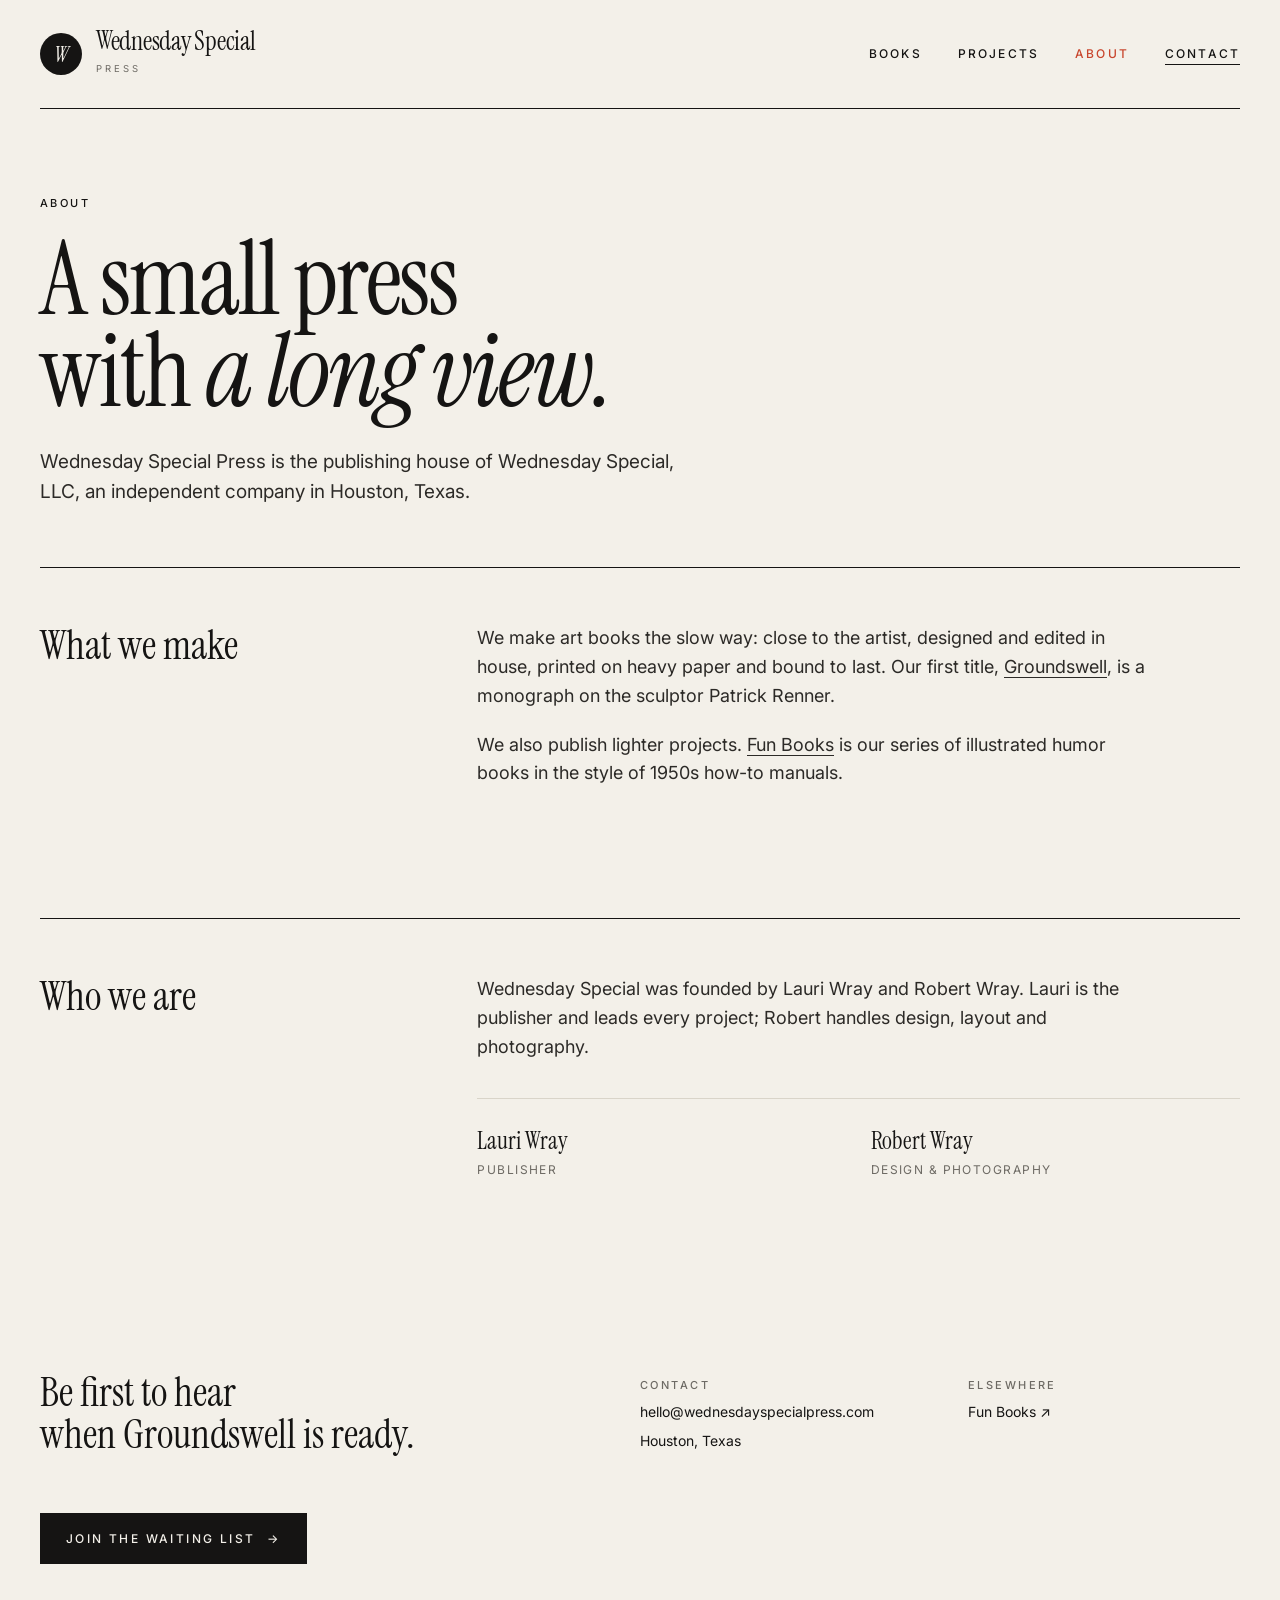
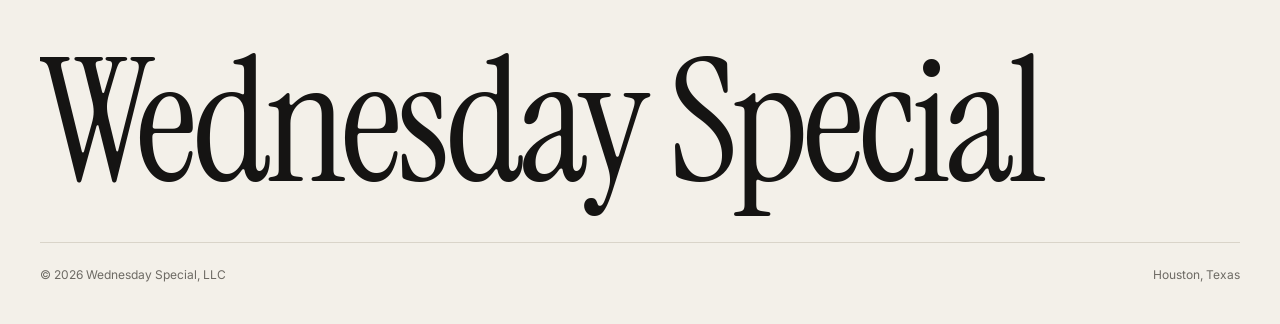
==== about/index.html @ 2ee408d5 "Add Wednesday Special Press website Home, Groundswell book page, About, Contact and 404 pages in a g" ====
<!doctype html><html lang="en"><head><meta charset="utf-8"><meta name="viewport" content="width=device-width,initial-scale=1">
<title>About · Wednesday Special Press</title><meta name="description" content="About Wednesday Special Press, an independent art book publisher in Houston, Texas.">
<meta property="og:title" content="About · Wednesday Special Press"><meta property="og:description" content="About Wednesday Special Press, an independent art book publisher in Houston, Texas.">
<link rel="icon" href="../assets/favicon.svg"><link rel="preconnect" href="https://fonts.googleapis.com"><link rel="preconnect" href="https://fonts.gstatic.com" crossorigin><link href="https://fonts.googleapis.com/css2?family=Instrument+Serif:ital@0;1&family=Inter:wght@300;400;500;600&display=swap" rel="stylesheet"><link rel="stylesheet" href="../assets/style.css"></head><body>
<div class="wrap"><nav><a class="logo" href="../"><span class="mark">W</span><span><b>Wednesday Special</b><small>Press</small></span></a><ul><li><a href="../groundswell/">Books</a></li><li><a href="../index.html#projects">Projects</a></li><li><a href="../about/" class=on>About</a></li><li><a href="../contact/">Contact</a></li></ul><button class="burger" onclick="document.getElementById('mm').classList.add('open')">Menu</button></nav></div>
<div class="mobile-menu" id="mm"><div class="top"><a class="logo" href="../"><span class="mark">W</span><span><b>Wednesday Special</b><small>Press</small></span></a><button class="burger" onclick="document.getElementById('mm').classList.remove('open')">Close</button></div><ul><li><a href="../groundswell/">Books</a></li><li><a href="../index.html#projects">Projects</a></li><li><a href="../about/">About</a></li><li><a href="../contact/">Contact</a></li><li><a href="../">Home</a></li></ul></div>
<div class="wrap"><section class="page-hero"><span class="eyebrow">About</span><h1>A small press<br>with <i>a long view.</i></h1>
<p>Wednesday Special Press is the publishing house of Wednesday Special, LLC, an independent company in Houston, Texas.</p></section>
<section class="prose"><h3>What we make</h3><div><p>We make art books the slow way: close to the artist, designed and edited in house, printed on heavy paper and bound to last. Our first title, <a href="../groundswell/" style="border-bottom:1px solid">Groundswell</a>, is a monograph on the sculptor Patrick Renner.</p>
<p>We also publish lighter projects. <a href="https://funbookshop.com" style="border-bottom:1px solid">Fun Books</a> is our series of illustrated humor books in the style of 1950s how-to manuals.</p></div></section>
<section class="prose"><h3>Who we are</h3><div><p>Wednesday Special was founded by Lauri Wray and Robert Wray. Lauri is the publisher and leads every project; Robert handles design, layout and photography.</p><div class="people" style="border-color:var(--line)"><div><b>Lauri Wray</b><span style="color:var(--mute)">Publisher</span></div><div><b>Robert Wray</b><span style="color:var(--mute)">Design &amp; Photography</span></div></div></div></section></div>
<div class="wrap"><footer><div class="fgrid"><div><h6>Be first to hear<br>when Groundswell is ready.</h6><a class="btn" href="mailto:hello@wednesdayspecialpress.com?subject=Groundswell%20waiting%20list">Join the waiting list <span>→</span></a></div>
<div><span class="eyebrow" style="color:var(--mute)">Contact</span><ul><li><a href="mailto:hello@wednesdayspecialpress.com">hello@wednesdayspecialpress.com</a></li><li>Houston, Texas</li></ul></div>
<div><span class="eyebrow" style="color:var(--mute)">Elsewhere</span><ul><li><a href="https://funbookshop.com">Fun Books ↗</a></li></ul></div></div>
<div class="giant">Wednesday Special</div>
<div class="base"><span>© 2026 Wednesday Special, LLC</span><span>Houston, Texas</span></div></footer></div>
</body></html>
---- assets/style.css ----
:root{--paper:#F3F0E9;--ink:#151413;--mute:#6D6A64;--line:#D9D4C9;--accent:#C8452C}
*{box-sizing:border-box;margin:0;padding:0}
body{background:var(--paper);color:var(--ink);font:400 16px/1.6 Inter,system-ui,sans-serif;-webkit-font-smoothing:antialiased}
a{color:inherit;text-decoration:none}
.wrap{max-width:1320px;margin:0 auto;padding:0 40px}
.serif{font-family:"Instrument Serif",Georgia,serif;font-weight:400}
.eyebrow{font-size:11px;letter-spacing:.22em;text-transform:uppercase;font-weight:500}
nav{display:flex;justify-content:space-between;align-items:center;padding:28px 0;border-bottom:1px solid var(--ink)}
.logo{display:flex;align-items:center;gap:14px}
.mark{width:42px;height:42px;border-radius:50%;background:var(--ink);color:var(--paper);display:grid;place-items:center;font:italic 22px "Instrument Serif"}
.logo b{font:400 26px/1 "Instrument Serif";letter-spacing:-.01em;display:block}
.logo small{font-size:9.5px;letter-spacing:.32em;text-transform:uppercase;color:var(--mute)}
nav ul{display:flex;gap:36px;list-style:none;font-size:12px;letter-spacing:.18em;text-transform:uppercase;font-weight:500}
nav ul li:last-child a{border-bottom:1px solid var(--ink);padding-bottom:3px}
.burger{display:none;font-size:12px;letter-spacing:.18em;text-transform:uppercase;font-weight:500}
.hero{display:grid;grid-template-columns:5fr 7fr;gap:56px;padding:64px 0 88px;align-items:end}
.hero h1{font-size:clamp(64px,9vw,148px);line-height:.88;letter-spacing:-.02em;margin:22px 0 28px}
.hero h1 i{color:var(--accent)}
.hero p.lede{font-size:19px;line-height:1.55;max-width:430px;color:#2c2a27}
.meta{display:flex;gap:40px;margin-top:40px;padding-top:22px;border-top:1px solid var(--line)}
.meta div span{display:block;color:var(--mute);font-size:11px;letter-spacing:.18em;text-transform:uppercase}
.meta div b{font:400 22px "Instrument Serif"}
.btn{display:inline-flex;gap:12px;align-items:center;margin-top:36px;background:var(--ink);color:var(--paper);padding:16px 26px;font-size:12px;letter-spacing:.2em;text-transform:uppercase;font-weight:500}
.heroimg{position:relative}
.heroimg img{width:100%;aspect-ratio:4/3.4;object-fit:cover;display:block}
.cap{font-size:12px;color:var(--mute);margin-top:12px;display:flex;justify-content:space-between}
.statement{border-top:1px solid var(--ink);padding:96px 0;display:grid;grid-template-columns:1fr 3fr;gap:56px}
.statement h2{font-size:clamp(34px,4.2vw,60px);line-height:1.08;letter-spacing:-.01em}
.statement h2 i{color:var(--mute)}
.sec-head{display:flex;justify-content:space-between;align-items:baseline;border-top:1px solid var(--ink);padding:22px 0 40px}
.sec-head h3{font:400 44px "Instrument Serif"}
.feature{display:grid;grid-template-columns:1fr 1fr;gap:64px;padding-bottom:110px;align-items:center}
.bookstage{background:#E7E2D7;aspect-ratio:1/1;display:grid;place-items:center;position:relative}
.book{width:58%;aspect-ratio:1/1;background:#1b1a19;box-shadow:24px 30px 50px rgba(0,0,0,.28),2px 0 0 #333 inset;position:relative;overflow:hidden;transform:perspective(1400px) rotateY(-14deg)}
.book img{width:100%;height:74%;object-fit:cover;display:block}
.book .t{position:absolute;left:0;right:0;bottom:0;height:26%;padding:5% 7%;color:#F3F0E9}
.book .t b{font:400 clamp(20px,2.6vw,38px)/1 "Instrument Serif";display:block;letter-spacing:.04em}
.book .t span{font-size:clamp(7px,.75vw,10px);letter-spacing:.3em;text-transform:uppercase;opacity:.75}
.feature h4{font:400 clamp(40px,4.6vw,68px)/1 "Instrument Serif";margin:14px 0 22px}
.feature p{color:#3a3834;max-width:500px;margin-bottom:16px}
dl{display:grid;grid-template-columns:auto 1fr;gap:10px 28px;margin:30px 0;font-size:14px;border-top:1px solid var(--line);padding-top:22px;max-width:500px}
dt{color:var(--mute);font-size:11px;letter-spacing:.18em;text-transform:uppercase;padding-top:3px}
.strip{display:grid;grid-template-columns:2fr 1fr 1fr 1.4fr;gap:14px;padding-bottom:110px}
.strip img{width:100%;height:340px;object-fit:cover;display:block}
.projects{display:grid;grid-template-columns:repeat(3,1fr);gap:28px;padding-bottom:110px}
.card .ph{aspect-ratio:4/5;background:#E7E2D7;display:grid;place-items:center;overflow:hidden;margin-bottom:18px;position:relative}
.card.fun .ph{background:#123D47}
.fan{position:relative;width:70%;height:70%}
.fan img{position:absolute;width:62%;box-shadow:10px 14px 30px rgba(0,0,0,.4);top:8%}
.fan img:nth-child(1){left:0;transform:rotate(-8deg)}.fan img:nth-child(2){left:38%;transform:rotate(7deg)}.fan img:nth-child(3){left:19%;top:14%;z-index:2}
.card h5{font:400 30px/1.1 "Instrument Serif";margin:8px 0}
.card p{font-size:14px;color:#4a4842}
.card .go{display:inline-block;margin-top:14px;font-size:11px;letter-spacing:.2em;text-transform:uppercase;font-weight:500;border-bottom:1px solid var(--ink);padding-bottom:2px}
.ph .soon{font:italic 26px "Instrument Serif";color:var(--mute)}
.about{background:var(--ink);color:var(--paper);padding:110px 0}
.about .wrap{display:grid;grid-template-columns:1fr 1fr;gap:80px}
.about h3{font:400 clamp(42px,5vw,76px)/1 "Instrument Serif"}
.about p{color:#CFCAC0;margin-bottom:18px;font-size:17px}
.people{display:grid;grid-template-columns:1fr 1fr;gap:24px;margin-top:36px;border-top:1px solid #3a3835;padding-top:26px}
.people b{font:400 24px "Instrument Serif";display:block}.people span{font-size:12px;color:#9a958c;letter-spacing:.12em;text-transform:uppercase}
footer{padding:80px 0 40px}
.fgrid{display:grid;grid-template-columns:2fr 1fr 1fr;gap:56px;padding-bottom:70px}
.fgrid h6{font:400 40px/1.05 "Instrument Serif";margin-bottom:22px}
form{display:flex;border-bottom:1px solid var(--ink);max-width:460px}
input{flex:1;background:none;border:0;padding:14px 0;font:inherit;font-size:15px;outline:none}
form button{background:none;border:0;font:500 11px Inter;letter-spacing:.2em;text-transform:uppercase}
.fgrid ul{list-style:none;font-size:14px;line-height:2.1}
.base{display:flex;justify-content:space-between;border-top:1px solid var(--line);padding-top:22px;font-size:12px;color:var(--mute)}
.giant{font:400 clamp(48px,13.4vw,194px)/.8 "Instrument Serif";letter-spacing:-.03em;padding:20px 0 50px;white-space:nowrap;overflow:hidden}
@media(max-width:820px){
.wrap{padding:0 20px}nav ul{display:none}.burger{display:block}nav{padding:18px 0}
.hero{grid-template-columns:1fr;gap:34px;padding:36px 0 60px}.hero .heroimg{order:-1}
.meta{gap:22px;flex-wrap:wrap}
.statement{grid-template-columns:1fr;gap:18px;padding:64px 0}
.feature{grid-template-columns:1fr;gap:36px;padding-bottom:70px}
.sec-head h3{font-size:34px}
.strip{grid-template-columns:1fr 1fr;padding-bottom:70px}.strip img{height:180px}.strip img:first-child,.strip img:last-child{grid-column:1/3;height:240px}
.projects{grid-template-columns:1fr;gap:44px;padding-bottom:70px}
.about{padding:70px 0}.about .wrap{grid-template-columns:1fr;gap:30px}
.fgrid{grid-template-columns:1fr 1fr;gap:36px}.fgrid>div:first-child{grid-column:1/3}
.base{flex-direction:column;gap:6px}
}
/* site additions */
.burger{background:none;border:0;cursor:pointer;color:var(--ink)}
.mobile-menu{display:none}
.mobile-menu.open{display:block;position:fixed;inset:0;background:var(--paper);z-index:50;padding:22px 20px}
.mobile-menu .top{display:flex;justify-content:space-between;align-items:center;border-bottom:1px solid var(--ink);padding-bottom:18px}
.mobile-menu ul{list-style:none;margin-top:30px}
.mobile-menu li a{display:block;font:400 48px/1.25 "Instrument Serif";border-bottom:1px solid var(--line);padding:8px 0}
nav ul a.on{color:var(--accent)}
a.btn:hover{background:var(--accent)}
.card:hover h5{color:var(--accent)}
img{max-width:100%}
.page-hero{padding:80px 0 60px}
.page-hero h1{font:400 clamp(56px,8vw,128px)/.9 "Instrument Serif";letter-spacing:-.02em;margin-top:20px}
.page-hero p{font-size:19px;max-width:640px;margin-top:28px;color:#2c2a27}
.chapters{border-top:1px solid var(--ink);margin-bottom:110px}
.chapters li{list-style:none;display:grid;grid-template-columns:80px 1fr 1fr;gap:24px;padding:22px 0;border-bottom:1px solid var(--line);align-items:baseline}
.chapters li span{font-size:12px;color:var(--mute);letter-spacing:.18em}
.chapters li b{font:400 30px/1.1 "Instrument Serif"}
.chapters li p{font-size:14px;color:#4a4842}
.gallery{columns:3;column-gap:14px;margin-bottom:110px}
.gallery figure{break-inside:avoid;margin-bottom:14px}
.gallery img{width:100%;display:block}
.gallery figcaption{font-size:12px;color:var(--mute);padding-top:6px}
.prose{display:grid;grid-template-columns:1fr 2fr;gap:56px;border-top:1px solid var(--ink);padding:56px 0 110px}
.prose p{font-size:18px;margin-bottom:20px;color:#2c2a27;max-width:680px}
.prose h3{font:400 40px/1.05 "Instrument Serif"}
.contact-big{font:400 clamp(30px,5vw,64px)/1.1 "Instrument Serif";border-bottom:1px solid var(--ink);display:inline-block}
@media(max-width:820px){.gallery{columns:2;column-gap:10px}.chapters li{grid-template-columns:44px 1fr}.chapters li p{grid-column:2}.prose{grid-template-columns:1fr;gap:20px;padding:40px 0 70px}.page-hero{padding:44px 0 36px}}
@media(min-width:821px){.burger{display:none!important}}
/* placeholder art (used until artwork photos are cleared for the web) */
.art{width:100%;height:100%;min-height:200px;position:relative;background:#1d1b19;overflow:hidden}
.art::after{content:"";position:absolute;left:0;right:0;bottom:12%;height:9%;background:linear-gradient(90deg,#C8452C 0 14%,#E9B949 14% 22%,#2F5D8A 22% 41%,#E7A5A0 41% 49%,#3E8E7E 49% 66%,#F3F0E9 66% 70%,#9BC7B8 70% 86%,#C8452C 86%)}
.art::before{content:"Groundswell";position:absolute;left:8%;top:10%;font:italic 400 clamp(28px,4vw,56px)/1 "Instrument Serif";color:#F3F0E9;opacity:.9}
.book .art::before{content:none}
.heroimg .art{aspect-ratio:4/3.4}
.book .art{height:74%;min-height:0}
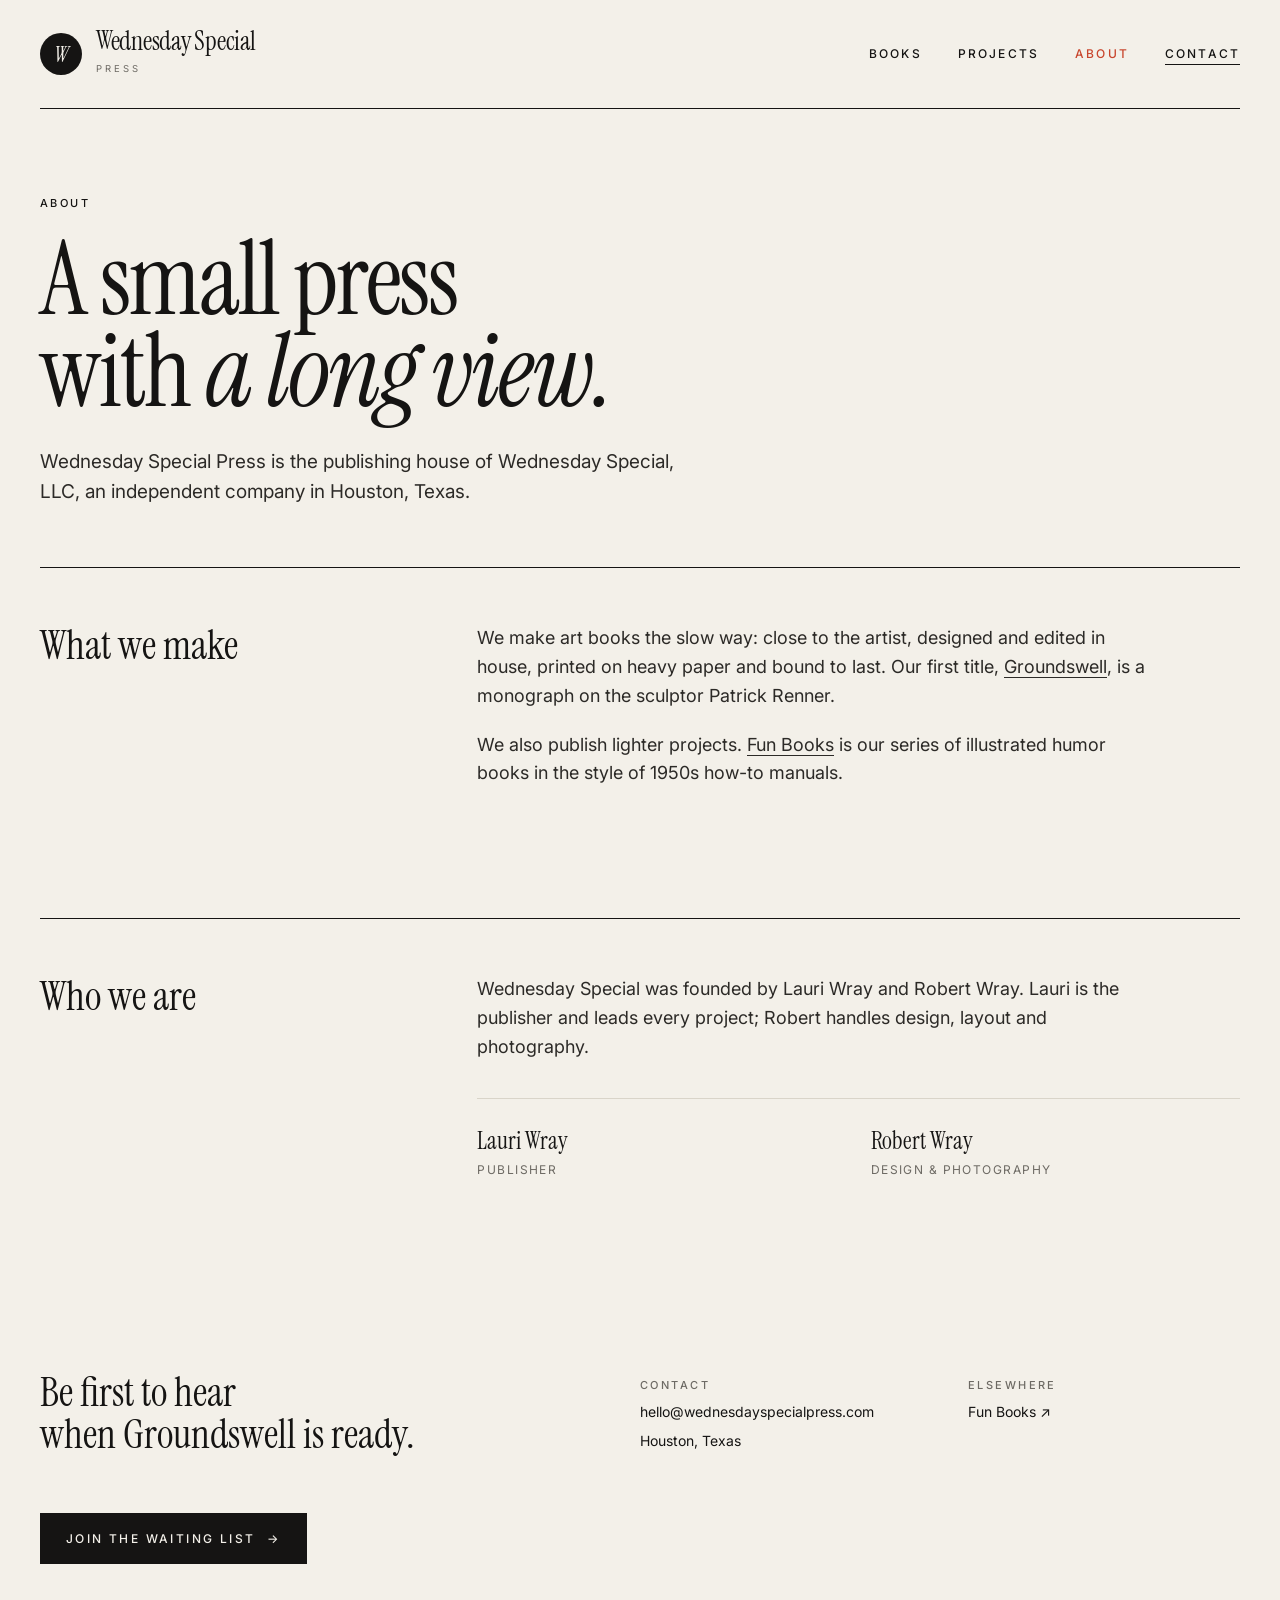
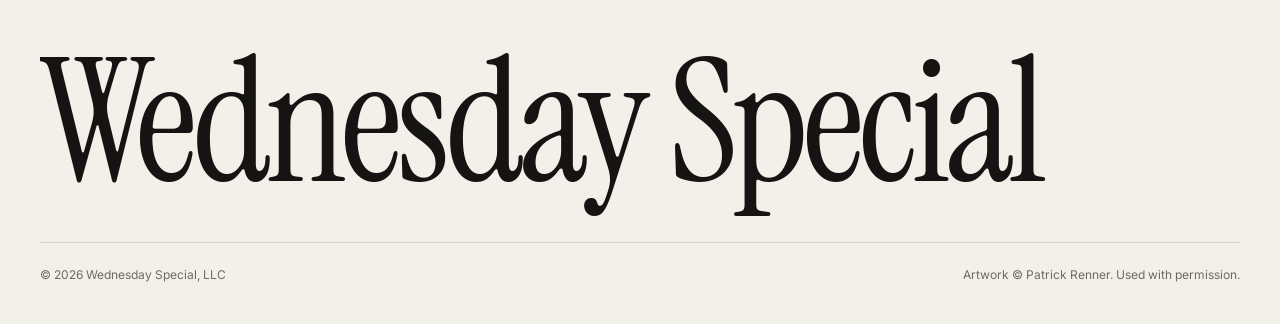
==== commit 7782145a: "Add Patrick Renner's artwork photos to the site Robert confirmed Patrick's permission. Restores the " ====
--- a/about/index.html
+++ b/about/index.html
@@ -1,6 +1,6 @@
 <!doctype html><html lang="en"><head><meta charset="utf-8"><meta name="viewport" content="width=device-width,initial-scale=1">
 <title>About · Wednesday Special Press</title><meta name="description" content="About Wednesday Special Press, an independent art book publisher in Houston, Texas.">
-<meta property="og:title" content="About · Wednesday Special Press"><meta property="og:description" content="About Wednesday Special Press, an independent art book publisher in Houston, Texas.">
+<meta property="og:title" content="About · Wednesday Special Press"><meta property="og:description" content="About Wednesday Special Press, an independent art book publisher in Houston, Texas."><meta property="og:image" content="https://wednesdayspecialpress.com/assets/img/groundswell-room.jpg">
 <link rel="icon" href="../assets/favicon.svg"><link rel="preconnect" href="https://fonts.googleapis.com"><link rel="preconnect" href="https://fonts.gstatic.com" crossorigin><link href="https://fonts.googleapis.com/css2?family=Instrument+Serif:ital@0;1&family=Inter:wght@300;400;500;600&display=swap" rel="stylesheet"><link rel="stylesheet" href="../assets/style.css"></head><body>
 <div class="wrap"><nav><a class="logo" href="../"><span class="mark">W</span><span><b>Wednesday Special</b><small>Press</small></span></a><ul><li><a href="../groundswell/">Books</a></li><li><a href="../index.html#projects">Projects</a></li><li><a href="../about/" class=on>About</a></li><li><a href="../contact/">Contact</a></li></ul><button class="burger" onclick="document.getElementById('mm').classList.add('open')">Menu</button></nav></div>
 <div class="mobile-menu" id="mm"><div class="top"><a class="logo" href="../"><span class="mark">W</span><span><b>Wednesday Special</b><small>Press</small></span></a><button class="burger" onclick="document.getElementById('mm').classList.remove('open')">Close</button></div><ul><li><a href="../groundswell/">Books</a></li><li><a href="../index.html#projects">Projects</a></li><li><a href="../about/">About</a></li><li><a href="../contact/">Contact</a></li><li><a href="../">Home</a></li></ul></div>
@@ -13,5 +13,5 @@
 <div><span class="eyebrow" style="color:var(--mute)">Contact</span><ul><li><a href="mailto:hello@wednesdayspecialpress.com">hello@wednesdayspecialpress.com</a></li><li>Houston, Texas</li></ul></div>
 <div><span class="eyebrow" style="color:var(--mute)">Elsewhere</span><ul><li><a href="https://funbookshop.com">Fun Books ↗</a></li></ul></div></div>
 <div class="giant">Wednesday Special</div>
-<div class="base"><span>© 2026 Wednesday Special, LLC</span><span>Houston, Texas</span></div></footer></div>
+<div class="base"><span>© 2026 Wednesday Special, LLC</span><span>Artwork © Patrick Renner. Used with permission.</span></div></footer></div>
 </body></html>
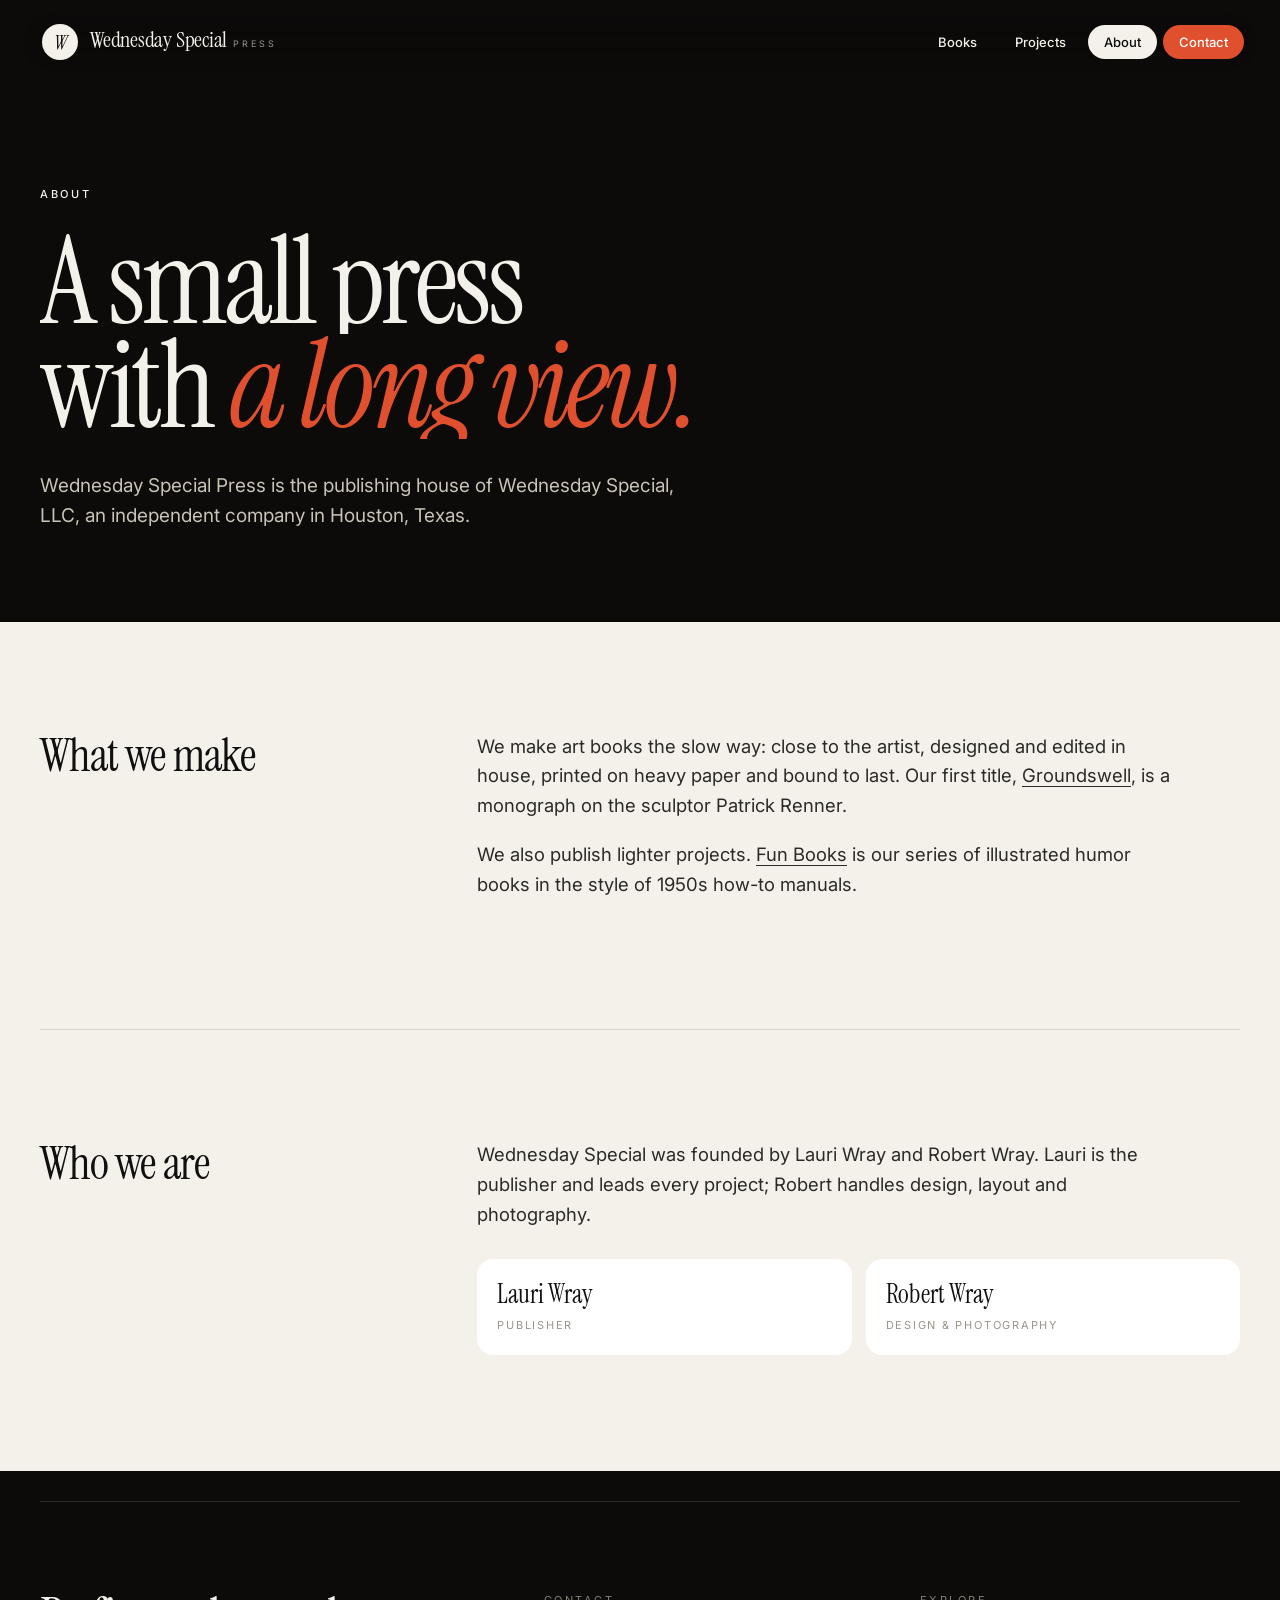
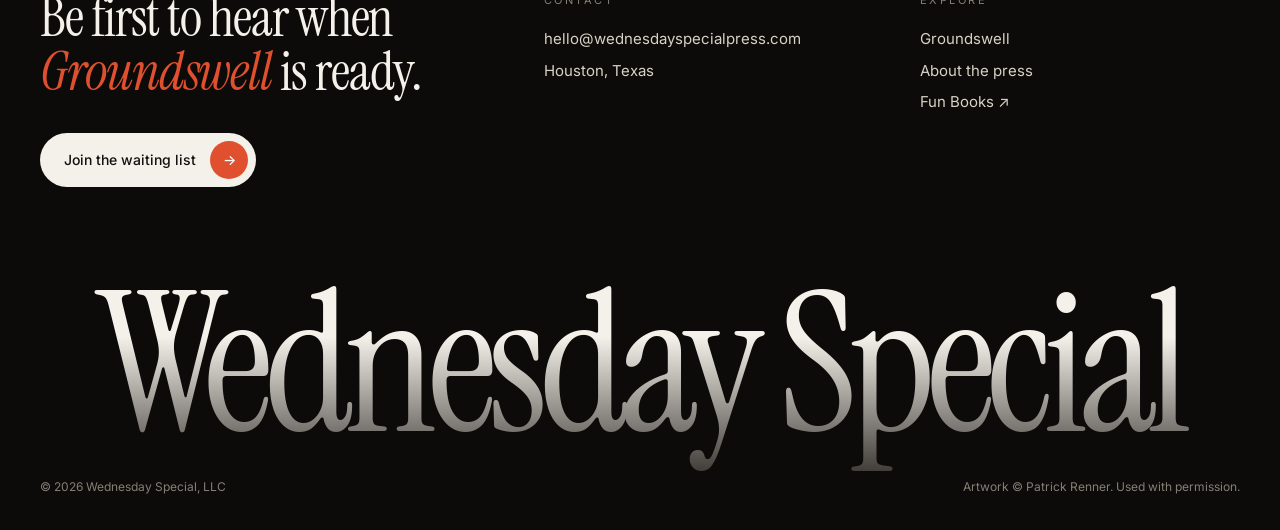
==== commit 9746634d: "Modern redesign: dark hero with moving artwork wall, motion, bento projects, swipeable gallery Co-Au" ====
--- a/about/index.html
+++ b/about/index.html
@@ -1,17 +1,18 @@
 <!doctype html><html lang="en"><head><meta charset="utf-8"><meta name="viewport" content="width=device-width,initial-scale=1">
-<title>About · Wednesday Special Press</title><meta name="description" content="About Wednesday Special Press, an independent art book publisher in Houston, Texas.">
+<title>About · Wednesday Special Press</title><meta name="description" content="About Wednesday Special Press, an independent art book publisher in Houston, Texas."><meta name="theme-color" content="#0C0B0A">
 <meta property="og:title" content="About · Wednesday Special Press"><meta property="og:description" content="About Wednesday Special Press, an independent art book publisher in Houston, Texas."><meta property="og:image" content="https://wednesdayspecialpress.com/assets/img/groundswell-room.jpg">
+<script>document.documentElement.classList.add('js')</script>
 <link rel="icon" href="../assets/favicon.svg"><link rel="preconnect" href="https://fonts.googleapis.com"><link rel="preconnect" href="https://fonts.gstatic.com" crossorigin><link href="https://fonts.googleapis.com/css2?family=Instrument+Serif:ital@0;1&family=Inter:wght@300;400;500;600&display=swap" rel="stylesheet"><link rel="stylesheet" href="../assets/style.css"></head><body>
-<div class="wrap"><nav><a class="logo" href="../"><span class="mark">W</span><span><b>Wednesday Special</b><small>Press</small></span></a><ul><li><a href="../groundswell/">Books</a></li><li><a href="../index.html#projects">Projects</a></li><li><a href="../about/" class=on>About</a></li><li><a href="../contact/">Contact</a></li></ul><button class="burger" onclick="document.getElementById('mm').classList.add('open')">Menu</button></nav></div>
-<div class="mobile-menu" id="mm"><div class="top"><a class="logo" href="../"><span class="mark">W</span><span><b>Wednesday Special</b><small>Press</small></span></a><button class="burger" onclick="document.getElementById('mm').classList.remove('open')">Close</button></div><ul><li><a href="../groundswell/">Books</a></li><li><a href="../index.html#projects">Projects</a></li><li><a href="../about/">About</a></li><li><a href="../contact/">Contact</a></li><li><a href="../">Home</a></li></ul></div>
-<div class="wrap"><section class="page-hero"><span class="eyebrow">About</span><h1>A small press<br>with <i>a long view.</i></h1>
-<p>Wednesday Special Press is the publishing house of Wednesday Special, LLC, an independent company in Houston, Texas.</p></section>
-<section class="prose"><h3>What we make</h3><div><p>We make art books the slow way: close to the artist, designed and edited in house, printed on heavy paper and bound to last. Our first title, <a href="../groundswell/" style="border-bottom:1px solid">Groundswell</a>, is a monograph on the sculptor Patrick Renner.</p>
-<p>We also publish lighter projects. <a href="https://funbookshop.com" style="border-bottom:1px solid">Fun Books</a> is our series of illustrated humor books in the style of 1950s how-to manuals.</p></div></section>
-<section class="prose"><h3>Who we are</h3><div><p>Wednesday Special was founded by Lauri Wray and Robert Wray. Lauri is the publisher and leads every project; Robert handles design, layout and photography.</p><div class="people" style="border-color:var(--line)"><div><b>Lauri Wray</b><span style="color:var(--mute)">Publisher</span></div><div><b>Robert Wray</b><span style="color:var(--mute)">Design &amp; Photography</span></div></div></div></section></div>
-<div class="wrap"><footer><div class="fgrid"><div><h6>Be first to hear<br>when Groundswell is ready.</h6><a class="btn" href="mailto:hello@wednesdayspecialpress.com?subject=Groundswell%20waiting%20list">Join the waiting list <span>→</span></a></div>
-<div><span class="eyebrow" style="color:var(--mute)">Contact</span><ul><li><a href="mailto:hello@wednesdayspecialpress.com">hello@wednesdayspecialpress.com</a></li><li>Houston, Texas</li></ul></div>
-<div><span class="eyebrow" style="color:var(--mute)">Elsewhere</span><ul><li><a href="https://funbookshop.com">Fun Books ↗</a></li></ul></div></div>
-<div class="giant">Wednesday Special</div>
-<div class="base"><span>© 2026 Wednesday Special, LLC</span><span>Artwork © Patrick Renner. Used with permission.</span></div></footer></div>
-</body></html>+<header class="hdr"><div class="bar"><a class="logo" href="../" aria-label="Wednesday Special Press, home"><span class="mark"><i>W</i></span><span><b>Wednesday Special</b><small>Press</small></span></a><ul><li><a href="../groundswell/"><span>Books</span></a></li><li><a href="../index.html#projects"><span>Projects</span></a></li><li><a href="../about/" class=on><span>About</span></a></li><li><a href="../contact/"><span>Contact</span></a></li></ul><button class="burger" data-menu>Menu</button></div></header>
+<div class="mobile-menu" id="mm"><div class="top"><a class="logo" href="../" aria-label="Wednesday Special Press, home"><span class="mark"><i>W</i></span><span><b>Wednesday Special</b><small>Press</small></span></a><button class="burger" data-menu>Close</button></div><ul><li><a href="../">Home</a></li><li><a href="../groundswell/">Books</a></li><li><a href="../index.html#projects">Projects</a></li><li><a href="../about/">About</a></li><li><a href="../contact/">Contact</a></li></ul><div class="mfoot">hello@wednesdayspecialpress.com<br>Houston, Texas</div></div>
+<main><section class="page-hero" data-dark><div class="wrap"><span class="eyebrow rv">About</span><h1 class="split"><span class="ln"><span>A small press</span></span><span class="ln"><span>with <i>a long view.</i></span></span></h1>
+<p class="rv d1">Wednesday Special Press is the publishing house of Wednesday Special, LLC, an independent company in Houston, Texas.</p></div></section>
+<div class="wrap"><section class="prose"><h3 class="rv">What we make</h3><div class="rv d1"><p>We make art books the slow way: close to the artist, designed and edited in house, printed on heavy paper and bound to last. Our first title, <a class="u" href="../groundswell/">Groundswell</a>, is a monograph on the sculptor Patrick Renner.</p>
+<p>We also publish lighter projects. <a class="u" href="https://funbookshop.com">Fun Books</a> is our series of illustrated humor books in the style of 1950s how-to manuals.</p></div></section>
+<section class="prose light-people"><h3 class="rv">Who we are</h3><div class="rv d1"><p>Wednesday Special was founded by Lauri Wray and Robert Wray. Lauri is the publisher and leads every project; Robert handles design, layout and photography.</p><div class="people"><div><b>Lauri Wray</b><span>Publisher</span></div><div><b>Robert Wray</b><span>Design &amp; Photography</span></div></div></div></section></div></main>
+<footer><div class="wrap"><div class="cta"><div class="rv"><h6>Be first to hear when<br><i>Groundswell</i> is ready.</h6><a class="btn light" style="margin-top:26px" href="mailto:hello@wednesdayspecialpress.com?subject=Groundswell%20waiting%20list">Join the waiting list <span class="ar">→</span></a></div>
+<div class="rv d1"><span class="lab">Contact</span><ul><li><a href="mailto:hello@wednesdayspecialpress.com">hello@wednesdayspecialpress.com</a></li><li>Houston, Texas</li></ul></div>
+<div class="rv d2"><span class="lab">Explore</span><ul><li><a href="../groundswell/">Groundswell</a></li><li><a href="../about/">About the press</a></li><li><a href="https://funbookshop.com">Fun Books ↗</a></li></ul></div></div>
+<div class="giant" aria-hidden="true">Wednesday Special</div>
+<div class="base"><span>© 2026 Wednesday Special, LLC</span><span>Artwork © Patrick Renner. Used with permission.</span></div></div></footer>
+<script src="../assets/site.js"></script></body></html>
--- a/assets/style.css
+++ b/assets/style.css
@@ -1,119 +1,243 @@
-
-:root{--paper:#F3F0E9;--ink:#151413;--mute:#6D6A64;--line:#D9D4C9;--accent:#C8452C}
+:root{--paper:#F4F1EA;--ink:#111010;--night:#0C0B0A;--mute:#77726A;--line:#DAD5CA;--accent:#E0502F;--soft:#E9E4D9;--r:22px;--ease:cubic-bezier(.2,.7,.1,1)}
 *{box-sizing:border-box;margin:0;padding:0}
-body{background:var(--paper);color:var(--ink);font:400 16px/1.6 Inter,system-ui,sans-serif;-webkit-font-smoothing:antialiased}
+html{scroll-behavior:smooth}
+body{background:var(--paper);color:var(--ink);font:400 16px/1.6 Inter,system-ui,sans-serif;-webkit-font-smoothing:antialiased;overflow-x:hidden}
 a{color:inherit;text-decoration:none}
-.wrap{max-width:1320px;margin:0 auto;padding:0 40px}
-.serif{font-family:"Instrument Serif",Georgia,serif;font-weight:400}
-.eyebrow{font-size:11px;letter-spacing:.22em;text-transform:uppercase;font-weight:500}
-nav{display:flex;justify-content:space-between;align-items:center;padding:28px 0;border-bottom:1px solid var(--ink)}
-.logo{display:flex;align-items:center;gap:14px}
-.mark{width:42px;height:42px;border-radius:50%;background:var(--ink);color:var(--paper);display:grid;place-items:center;font:italic 22px "Instrument Serif"}
-.logo b{font:400 26px/1 "Instrument Serif";letter-spacing:-.01em;display:block}
-.logo small{font-size:9.5px;letter-spacing:.32em;text-transform:uppercase;color:var(--mute)}
-nav ul{display:flex;gap:36px;list-style:none;font-size:12px;letter-spacing:.18em;text-transform:uppercase;font-weight:500}
-nav ul li:last-child a{border-bottom:1px solid var(--ink);padding-bottom:3px}
-.burger{display:none;font-size:12px;letter-spacing:.18em;text-transform:uppercase;font-weight:500}
-.hero{display:grid;grid-template-columns:5fr 7fr;gap:56px;padding:64px 0 88px;align-items:end}
-.hero h1{font-size:clamp(64px,9vw,148px);line-height:.88;letter-spacing:-.02em;margin:22px 0 28px}
-.hero h1 i{color:var(--accent)}
-.hero p.lede{font-size:19px;line-height:1.55;max-width:430px;color:#2c2a27}
-.meta{display:flex;gap:40px;margin-top:40px;padding-top:22px;border-top:1px solid var(--line)}
-.meta div span{display:block;color:var(--mute);font-size:11px;letter-spacing:.18em;text-transform:uppercase}
-.meta div b{font:400 22px "Instrument Serif"}
-.btn{display:inline-flex;gap:12px;align-items:center;margin-top:36px;background:var(--ink);color:var(--paper);padding:16px 26px;font-size:12px;letter-spacing:.2em;text-transform:uppercase;font-weight:500}
-.heroimg{position:relative}
-.heroimg img{width:100%;aspect-ratio:4/3.4;object-fit:cover;display:block}
-.cap{font-size:12px;color:var(--mute);margin-top:12px;display:flex;justify-content:space-between}
-.statement{border-top:1px solid var(--ink);padding:96px 0;display:grid;grid-template-columns:1fr 3fr;gap:56px}
-.statement h2{font-size:clamp(34px,4.2vw,60px);line-height:1.08;letter-spacing:-.01em}
-.statement h2 i{color:var(--mute)}
-.sec-head{display:flex;justify-content:space-between;align-items:baseline;border-top:1px solid var(--ink);padding:22px 0 40px}
-.sec-head h3{font:400 44px "Instrument Serif"}
-.feature{display:grid;grid-template-columns:1fr 1fr;gap:64px;padding-bottom:110px;align-items:center}
-.bookstage{background:#E7E2D7;aspect-ratio:1/1;display:grid;place-items:center;position:relative}
-.book{width:58%;aspect-ratio:1/1;background:#1b1a19;box-shadow:24px 30px 50px rgba(0,0,0,.28),2px 0 0 #333 inset;position:relative;overflow:hidden;transform:perspective(1400px) rotateY(-14deg)}
-.book img{width:100%;height:74%;object-fit:cover;display:block}
-.book .t{position:absolute;left:0;right:0;bottom:0;height:26%;padding:5% 7%;color:#F3F0E9}
-.book .t b{font:400 clamp(20px,2.6vw,38px)/1 "Instrument Serif";display:block;letter-spacing:.04em}
-.book .t span{font-size:clamp(7px,.75vw,10px);letter-spacing:.3em;text-transform:uppercase;opacity:.75}
-.feature h4{font:400 clamp(40px,4.6vw,68px)/1 "Instrument Serif";margin:14px 0 22px}
-.feature p{color:#3a3834;max-width:500px;margin-bottom:16px}
-dl{display:grid;grid-template-columns:auto 1fr;gap:10px 28px;margin:30px 0;font-size:14px;border-top:1px solid var(--line);padding-top:22px;max-width:500px}
-dt{color:var(--mute);font-size:11px;letter-spacing:.18em;text-transform:uppercase;padding-top:3px}
-.strip{display:grid;grid-template-columns:2fr 1fr 1fr 1.4fr;gap:14px;padding-bottom:110px}
-.strip img{width:100%;height:340px;object-fit:cover;display:block}
-.projects{display:grid;grid-template-columns:repeat(3,1fr);gap:28px;padding-bottom:110px}
-.card .ph{aspect-ratio:4/5;background:#E7E2D7;display:grid;place-items:center;overflow:hidden;margin-bottom:18px;position:relative}
-.card.fun .ph{background:#123D47}
-.fan{position:relative;width:70%;height:70%}
-.fan img{position:absolute;width:62%;box-shadow:10px 14px 30px rgba(0,0,0,.4);top:8%}
-.fan img:nth-child(1){left:0;transform:rotate(-8deg)}.fan img:nth-child(2){left:38%;transform:rotate(7deg)}.fan img:nth-child(3){left:19%;top:14%;z-index:2}
-.card h5{font:400 30px/1.1 "Instrument Serif";margin:8px 0}
-.card p{font-size:14px;color:#4a4842}
-.card .go{display:inline-block;margin-top:14px;font-size:11px;letter-spacing:.2em;text-transform:uppercase;font-weight:500;border-bottom:1px solid var(--ink);padding-bottom:2px}
-.ph .soon{font:italic 26px "Instrument Serif";color:var(--mute)}
-.about{background:var(--ink);color:var(--paper);padding:110px 0}
-.about .wrap{display:grid;grid-template-columns:1fr 1fr;gap:80px}
-.about h3{font:400 clamp(42px,5vw,76px)/1 "Instrument Serif"}
-.about p{color:#CFCAC0;margin-bottom:18px;font-size:17px}
-.people{display:grid;grid-template-columns:1fr 1fr;gap:24px;margin-top:36px;border-top:1px solid #3a3835;padding-top:26px}
-.people b{font:400 24px "Instrument Serif";display:block}.people span{font-size:12px;color:#9a958c;letter-spacing:.12em;text-transform:uppercase}
-footer{padding:80px 0 40px}
-.fgrid{display:grid;grid-template-columns:2fr 1fr 1fr;gap:56px;padding-bottom:70px}
-.fgrid h6{font:400 40px/1.05 "Instrument Serif";margin-bottom:22px}
-form{display:flex;border-bottom:1px solid var(--ink);max-width:460px}
-input{flex:1;background:none;border:0;padding:14px 0;font:inherit;font-size:15px;outline:none}
-form button{background:none;border:0;font:500 11px Inter;letter-spacing:.2em;text-transform:uppercase}
-.fgrid ul{list-style:none;font-size:14px;line-height:2.1}
-.base{display:flex;justify-content:space-between;border-top:1px solid var(--line);padding-top:22px;font-size:12px;color:var(--mute)}
-.giant{font:400 clamp(48px,13.4vw,194px)/.8 "Instrument Serif";letter-spacing:-.03em;padding:20px 0 50px;white-space:nowrap;overflow:hidden}
-@media(max-width:820px){
-.wrap{padding:0 20px}nav ul{display:none}.burger{display:block}nav{padding:18px 0}
-.hero{grid-template-columns:1fr;gap:34px;padding:36px 0 60px}.hero .heroimg{order:-1}
-.meta{gap:22px;flex-wrap:wrap}
-.statement{grid-template-columns:1fr;gap:18px;padding:64px 0}
-.feature{grid-template-columns:1fr;gap:36px;padding-bottom:70px}
-.sec-head h3{font-size:34px}
-.strip{grid-template-columns:1fr 1fr;padding-bottom:70px}.strip img{height:180px}.strip img:first-child,.strip img:last-child{grid-column:1/3;height:240px}
-.projects{grid-template-columns:1fr;gap:44px;padding-bottom:70px}
-.about{padding:70px 0}.about .wrap{grid-template-columns:1fr;gap:30px}
-.fgrid{grid-template-columns:1fr 1fr;gap:36px}.fgrid>div:first-child{grid-column:1/3}
+img{max-width:100%;display:block}
+.wrap{max-width:1360px;margin:0 auto;padding:0 40px}
+.serif,h1,h2,h3,h4,h5{font-family:"Instrument Serif",Georgia,serif;font-weight:400}
+.eyebrow{font-size:11px;letter-spacing:.24em;text-transform:uppercase;font-weight:500;display:inline-flex;align-items:center;gap:10px}
+.eyebrow.dot:before{content:"";width:7px;height:7px;border-radius:50%;background:var(--accent);box-shadow:0 0 0 4px rgba(224,80,47,.18);animation:pulse 2.4s infinite}
+@keyframes pulse{50%{box-shadow:0 0 0 8px rgba(224,80,47,0)}}
+
+/* header */
+.hdr{position:fixed;top:14px;left:0;right:0;z-index:40;pointer-events:none}
+.hdr .bar{pointer-events:auto;max-width:1360px;margin:0 auto;width:calc(100% - 48px);display:flex;justify-content:space-between;align-items:center;padding:10px 12px 10px 18px;border-radius:999px;transition:background .4s,box-shadow .4s,color .4s;color:var(--paper);background:rgba(12,11,10,.35);-webkit-backdrop-filter:blur(14px);backdrop-filter:blur(14px)}
+.hdr.solid .bar,.hdr.light .bar{background:rgba(244,241,234,.78);-webkit-backdrop-filter:blur(18px) saturate(1.4);backdrop-filter:blur(18px) saturate(1.4);box-shadow:0 1px 0 rgba(0,0,0,.06),0 10px 30px rgba(0,0,0,.06);color:var(--ink)}
+.logo{display:flex;align-items:center;gap:12px}
+.mark{width:36px;height:36px;border-radius:50%;background:currentColor;display:grid;place-items:center;position:relative}
+.mark i{font:italic 20px/1 "Instrument Serif";color:var(--night)}
+.hdr.solid .mark i,.hdr.light .mark i{color:var(--paper)}
+.logo b{font:400 22px/1 "Instrument Serif";letter-spacing:-.01em}
+.logo small{font-size:9px;letter-spacing:.32em;text-transform:uppercase;opacity:.6;margin-left:6px}
+.hdr ul{display:flex;gap:6px;list-style:none;font-size:13px;font-weight:500}
+.hdr ul a{padding:9px 16px;border-radius:999px;transition:background .25s}
+.hdr ul a:hover{background:rgba(127,127,127,.16)}
+.hdr ul a.on{background:currentColor}
+.hdr ul a.on span{color:var(--paper);mix-blend-mode:normal}
+.hdr:not(.solid):not(.light) ul a.on span{color:var(--night)}
+.hdr ul li:last-child a{background:var(--accent);color:#fff}
+.burger{display:none;background:none;border:0;cursor:pointer;color:inherit;font:500 13px Inter;padding:9px 16px;border-radius:999px;border:1px solid currentColor}
+
+.mobile-menu{position:fixed;inset:0;background:var(--night);color:var(--paper);z-index:60;padding:26px 24px;opacity:0;visibility:hidden;transition:opacity .35s,visibility .35s}
+.mobile-menu.open{opacity:1;visibility:visible}
+.mobile-menu .top{display:flex;justify-content:space-between;align-items:center}
+.mobile-menu .mark{background:var(--paper)}
+.mobile-menu ul{list-style:none;margin-top:48px}
+.mobile-menu li{overflow:hidden}
+.mobile-menu li a{display:block;font:400 54px/1.18 "Instrument Serif";padding:4px 0;transform:translateY(100%);transition:transform .6s var(--ease)}
+.mobile-menu.open li a{transform:none}
+.mobile-menu li:nth-child(2) a{transition-delay:.05s}.mobile-menu li:nth-child(3) a{transition-delay:.1s}.mobile-menu li:nth-child(4) a{transition-delay:.15s}.mobile-menu li:nth-child(5) a{transition-delay:.2s}
+.mobile-menu .mfoot{position:absolute;left:24px;right:24px;bottom:30px;font-size:13px;color:#9a958c}
+
+/* buttons */
+.btn{display:inline-flex;gap:14px;align-items:center;background:var(--ink);color:var(--paper);padding:8px 8px 8px 24px;border-radius:999px;font-size:14px;font-weight:500;transition:transform .3s var(--ease),background .3s}
+.btn .ar{width:38px;height:38px;border-radius:50%;background:var(--accent);color:#fff;display:grid;place-items:center;transition:transform .35s var(--ease)}
+.btn:hover .ar{transform:rotate(-45deg)}
+.btn.light{background:var(--paper);color:var(--ink)}
+.btn.ghost{background:transparent;color:inherit;box-shadow:inset 0 0 0 1px rgba(255,255,255,.35);padding:15px 24px}
+.btns{display:flex;gap:12px;flex-wrap:wrap;margin-top:38px}
+
+/* hero */
+.hero{background:var(--night);color:var(--paper);min-height:100vh;min-height:100svh;position:relative;overflow:hidden;display:grid;grid-template-columns:minmax(0,1.05fr) minmax(0,1fr);align-items:center}
+.hero .copy{padding:150px 40px 90px max(40px,calc((100vw - 1360px)/2 + 40px));position:relative;z-index:2}
+.hero h1{font-size:clamp(76px,11.5vw,196px);line-height:.82;letter-spacing:-.035em;margin:26px 0 30px}
+.hero h1 i{color:var(--accent);display:inline-block}
+.hero .lede{font-size:clamp(17px,1.35vw,20px);line-height:1.55;max-width:470px;color:#C9C3B8}
+.hero .meta{display:flex;gap:34px;margin-top:40px}
+.hero .meta span{display:block;color:#857F75;font-size:10.5px;letter-spacing:.2em;text-transform:uppercase}
+.hero .meta b{font:400 22px "Instrument Serif";color:var(--paper)}
+.wall{position:absolute;top:0;right:0;bottom:0;width:50%;display:grid;grid-template-columns:repeat(3,1fr);gap:14px;padding:0 14px;transform:rotate(-6deg) scale(1.25);transform-origin:center}
+.col{display:flex;flex-direction:column;gap:14px;animation:up 46s linear infinite}
+.col:nth-child(2){animation-name:down;animation-duration:54s}
+.col:nth-child(3){animation-duration:40s}
+.col img{width:100%;aspect-ratio:4/5;object-fit:cover;border-radius:14px;filter:saturate(1.08)}
+@keyframes up{to{transform:translateY(-50%)}}
+@keyframes down{from{transform:translateY(-50%)}to{transform:translateY(0)}}
+.hero:after{content:"";position:absolute;inset:0;background:linear-gradient(90deg,var(--night) 46%,rgba(12,11,10,.55) 60%,rgba(12,11,10,0) 75%),linear-gradient(0deg,var(--night),transparent 22%);pointer-events:none;z-index:1}
+.scrollcue{position:absolute;left:50%;bottom:26px;z-index:2;font-size:11px;letter-spacing:.24em;text-transform:uppercase;color:#857F75;transform:translateX(-50%)}
+
+/* ticker */
+.ticker{background:var(--accent);color:#fff;overflow:hidden;white-space:nowrap;padding:18px 0}
+.ticker div{display:inline-flex;gap:48px;animation:tick 38s linear infinite;font:400 34px/1 "Instrument Serif"}
+.ticker span:nth-child(even){font-style:italic;opacity:.75}
+@keyframes tick{to{transform:translateX(-50%)}}
+
+/* statement */
+.statement{padding:150px 0 130px;display:grid;grid-template-columns:1fr 3fr;gap:56px}
+.statement h2{font-size:clamp(38px,4.8vw,74px);line-height:1.04;letter-spacing:-.02em}
+.js .statement h2 .w{opacity:.14;transition:opacity .5s}
+.js .statement h2 .w.lit{opacity:1}
+.statement h2 i{color:var(--accent)}
+
+/* section heads */
+.sec-head{display:flex;justify-content:space-between;align-items:end;padding:0 0 36px;gap:20px}
+.sec-head h3{font-size:clamp(44px,5.4vw,84px);line-height:.95;letter-spacing:-.025em}
+.sec-head h3 i{color:var(--mute)}
+.sec-head .num{font-size:12px;color:var(--mute);letter-spacing:.2em}
+
+/* feature */
+.feature{display:grid;grid-template-columns:1.1fr 1fr;gap:28px;padding-bottom:140px}
+.bookstage{background:radial-gradient(120% 90% at 30% 20%,#2A2622 0%,#0E0D0C 70%);border-radius:var(--r);aspect-ratio:1/1;display:grid;place-items:center;position:relative;overflow:hidden;perspective:1400px}
+.bookstage:before{content:"";position:absolute;width:70%;height:12%;bottom:13%;background:radial-gradient(closest-side,rgba(0,0,0,.65),transparent);filter:blur(10px)}
+.book{width:56%;aspect-ratio:1/1;background:#191817;box-shadow:30px 40px 70px rgba(0,0,0,.55),inset 3px 0 0 rgba(255,255,255,.08);position:relative;overflow:hidden;transform:rotateY(-18deg) rotateX(4deg);transition:transform .6s var(--ease);border-radius:2px 6px 6px 2px}
+.book:after{content:"";position:absolute;inset:0;background:linear-gradient(100deg,rgba(255,255,255,.14),transparent 30%,transparent 70%,rgba(255,255,255,.06))}
+.book img{width:100%;height:72%;object-fit:cover}
+.book .t{position:absolute;left:0;right:0;bottom:0;height:28%;padding:5% 7%;color:#F3F0E9}
+.book .t b{font:400 clamp(20px,2.6vw,40px)/1 "Instrument Serif";display:block;letter-spacing:.05em}
+.book .t span{font-size:clamp(7px,.72vw,10px);letter-spacing:.3em;text-transform:uppercase;opacity:.7}
+.stage-tag{position:absolute;left:22px;top:22px;color:#BDB6AA;font-size:11px;letter-spacing:.22em;text-transform:uppercase}
+.fcard{background:#fff;border-radius:var(--r);padding:48px;display:flex;flex-direction:column;justify-content:space-between}
+.fcard h4{font-size:clamp(48px,5vw,82px);line-height:.92;letter-spacing:-.025em;margin:18px 0 24px}
+.fcard p{color:#45423D;max-width:520px;margin-bottom:14px;font-size:16.5px}
+.specs{display:grid;grid-template-columns:1fr 1fr;gap:10px;margin:28px 0 6px}
+.specs div{background:var(--paper);border-radius:14px;padding:14px 16px}
+.specs span{display:block;font-size:10.5px;letter-spacing:.2em;text-transform:uppercase;color:var(--mute)}
+.specs b{font:400 21px/1.2 "Instrument Serif"}
+
+/* horizontal gallery */
+.hscroll{background:var(--night);color:var(--paper);padding:120px 0 110px;overflow:hidden}
+.hscroll .sec-head h3 i{color:#857F75}
+.track{scroll-padding-left:max(40px,calc((100vw - 1360px)/2 + 40px));display:flex;gap:18px;overflow-x:auto;scroll-snap-type:x mandatory;padding:0 max(40px,calc((100vw - 1360px)/2 + 40px)) 26px;scrollbar-width:none;cursor:grab}
+.track::-webkit-scrollbar{display:none}
+.track figure{flex:0 0 auto;width:480px;scroll-snap-align:start;position:relative}
+.track img{height:400px;width:100%;border-radius:16px;object-fit:cover;transition:transform .6s var(--ease)}
+.track figure:hover img{transform:scale(1.02)}
+.track figcaption{font-size:13px;color:#9a958c;padding-top:12px;display:flex;gap:12px}
+.track figcaption b{color:var(--paper);font-weight:500}
+.hnav{display:flex;gap:10px}
+.hnav button{width:52px;height:52px;border-radius:50%;border:1px solid rgba(255,255,255,.25);background:none;color:var(--paper);font-size:18px;cursor:pointer;transition:background .25s}
+.hnav button:hover{background:var(--accent);border-color:var(--accent)}
+
+/* bento projects */
+.projects-sec{padding:140px 0}
+.bento{display:grid;grid-template-columns:1.6fr 1fr;grid-template-rows:auto auto;gap:18px}
+.tile{border-radius:var(--r);padding:36px;position:relative;overflow:hidden;min-height:300px;display:flex;flex-direction:column;justify-content:flex-end;transition:transform .5s var(--ease)}
+.tile:hover{transform:translateY(-4px)}
+.tile h5{font-size:clamp(38px,3.6vw,58px);line-height:.95;letter-spacing:-.02em;margin:10px 0 10px}
+.tile p{font-size:15px;max-width:380px;opacity:.85}
+.tile.fun{grid-row:1/3;background:#123D47;color:#F4EEDF;min-height:640px}
+.tile.fun .fan{position:absolute;top:8%;left:50%;width:62%;height:58%;transform:translateX(-50%)}
+.fan img{position:absolute;width:52%;box-shadow:16px 22px 40px rgba(0,0,0,.45);top:6%;border-radius:4px;transition:transform .6s var(--ease)}
+.fan img:nth-child(1){left:0;transform:rotate(-9deg)}.fan img:nth-child(2){right:0;transform:rotate(8deg)}.fan img:nth-child(3){left:24%;top:12%;z-index:2}
+.tile.fun:hover .fan img:nth-child(1){transform:rotate(-14deg) translateX(-12px)}.tile.fun:hover .fan img:nth-child(2){transform:rotate(13deg) translateX(12px)}
+.tile .pill{position:absolute;top:28px;right:28px;font-size:12px;font-weight:500;padding:8px 14px;border-radius:999px;background:rgba(255,255,255,.14)}
+.tile.soft{background:var(--soft)}
+.tile.soft .pill{background:#fff}
+.tile.acc{background:var(--accent);color:#fff}
+.tile.acc .pill{background:rgba(255,255,255,.2)}
+.tile .go{margin-top:18px;font-size:14px;font-weight:500;display:inline-flex;gap:8px;align-items:center}
+
+/* about band */
+.about{background:var(--night);color:var(--paper);padding:140px 0;border-radius:var(--r) var(--r) 0 0}
+.about .wrap{display:grid;grid-template-columns:1fr 1fr;gap:80px;align-items:end}
+.about h3{font-size:clamp(48px,6vw,96px);line-height:.95;letter-spacing:-.025em}
+.about h3 i{color:var(--accent)}
+.about p{color:#BFB9AE;margin-bottom:18px;font-size:17.5px}
+.people{display:grid;grid-template-columns:1fr 1fr;gap:14px;margin:30px 0 6px}
+.people div{border-radius:16px;padding:18px 20px;background:rgba(255,255,255,.06)}
+.people b{font:400 26px "Instrument Serif";display:block}
+.people span{font-size:11px;color:#9a958c;letter-spacing:.16em;text-transform:uppercase}
+.light-people .people div{background:#fff}
+
+/* footer */
+footer{background:var(--night);color:var(--paper);padding:30px 0 34px;position:relative;overflow:hidden}
+footer.sep{border-top:1px solid #23211f}
+.cta{display:grid;grid-template-columns:1.4fr 1fr 1fr;gap:56px;padding:90px 0 90px;border-top:1px solid #2a2825}
+.cta h6{font:400 clamp(40px,4.2vw,64px)/1 "Instrument Serif";letter-spacing:-.02em;margin-bottom:8px}
+.cta h6 i{color:var(--accent)}
+.cta .lab{font-size:11px;letter-spacing:.22em;text-transform:uppercase;color:#857F75;margin-bottom:14px;display:block}
+.cta ul{list-style:none;font-size:15px;line-height:2.1;color:#D8D2C6}
+.cta ul a:hover{color:var(--accent)}
+.giant{font:400 clamp(56px,15.2vw,226px)/.8 "Instrument Serif";letter-spacing:-.045em;white-space:nowrap;text-align:center;background:linear-gradient(180deg,#F4F1EA 30%,#3a3632);-webkit-background-clip:text;background-clip:text;color:transparent;padding:10px 0 34px}
+.base{display:flex;justify-content:space-between;font-size:12px;color:#857F75;gap:10px}
+
+/* page hero (subpages) */
+.page-hero{background:var(--night);color:var(--paper);padding:180px 0 90px;position:relative;overflow:hidden}
+.page-hero h1{font-size:clamp(64px,9.5vw,160px);line-height:.86;letter-spacing:-.035em;margin-top:24px}
+.page-hero h1 i{color:var(--accent)}
+.page-hero p{font-size:19px;max-width:640px;margin-top:32px;color:#C9C3B8}
+.page-hero.paper{background:var(--paper);color:var(--ink)}
+.page-hero.paper p{color:#45423D}
+.bleed{position:relative;margin-top:-1px;background:var(--night);padding-bottom:110px}
+.bleed img{width:100%;aspect-ratio:21/9;object-fit:cover;border-radius:var(--r)}
+.prose{display:grid;grid-template-columns:1fr 2fr;gap:56px;padding:110px 0}
+.prose+.prose{border-top:1px solid var(--line)}
+.prose p{font-size:18.5px;margin-bottom:20px;color:#2c2a27;max-width:700px}
+.prose h3{font-size:clamp(40px,3.6vw,56px);line-height:1;letter-spacing:-.02em}
+.prose a.u{border-bottom:1px solid;transition:color .2s}.prose a.u:hover{color:var(--accent)}
+.chapters{margin-bottom:130px;counter-reset:c}
+.chapters li{list-style:none;display:grid;grid-template-columns:90px 1.2fr 1fr 40px;gap:24px;padding:28px 0;border-top:1px solid var(--line);align-items:center;transition:padding .4s var(--ease),color .3s}
+.chapters li:last-child{border-bottom:1px solid var(--line)}
+.chapters li:hover{padding-left:14px;color:var(--accent)}
+.chapters li span{font:400 22px "Instrument Serif";color:var(--mute)}
+.chapters li b{font:400 clamp(28px,2.6vw,40px)/1.05 "Instrument Serif";letter-spacing:-.01em}
+.chapters li p{font-size:15px;color:#55524C}
+.chapters li em{font-style:normal;font-size:20px;text-align:right}
+.gallery{columns:3;column-gap:16px;margin-bottom:140px}
+.gallery figure{break-inside:avoid;margin-bottom:16px;overflow:hidden;border-radius:14px;position:relative}
+.gallery img{width:100%;transition:transform .7s var(--ease)}
+.gallery figure:hover img{transform:scale(1.04)}
+.gallery figcaption{position:absolute;left:12px;bottom:12px;font-size:12px;font-weight:500;background:rgba(244,241,234,.9);-webkit-backdrop-filter:blur(8px);backdrop-filter:blur(8px);padding:6px 11px;border-radius:999px;opacity:0;transform:translateY(6px);transition:.35s var(--ease)}
+.gallery figure:hover figcaption{opacity:1;transform:none}
+.contact-big{font:400 clamp(30px,5vw,68px)/1.1 "Instrument Serif";letter-spacing:-.02em;display:inline-block;background:linear-gradient(var(--accent),var(--accent)) 0 100%/0 2px no-repeat;transition:background-size .5s var(--ease)}
+.contact-big:hover{background-size:100% 2px}
+.panel{background:#fff;border-radius:var(--r);padding:40px}
+
+/* reveal */
+.js .rv{opacity:0;transform:translateY(34px);transition:opacity 1s var(--ease),transform 1s var(--ease)}
+.js .rv.in{opacity:1;transform:none}
+.rv.d1{transition-delay:.08s}.rv.d2{transition-delay:.16s}.rv.d3{transition-delay:.24s}
+.split .ln{display:block;overflow:hidden}
+.split .ln>span{display:inline-block}
+.js .split .ln>span{transform:translateY(105%);transition:transform 1.1s var(--ease)}
+.js .split.in .ln>span{transform:none}
+.split .ln:nth-child(2)>span{transition-delay:.1s}
+@media(prefers-reduced-motion:reduce){.col,.ticker div{animation:none}.rv,.split .ln>span{opacity:1;transform:none;transition:none}.statement h2 .w{opacity:1}}
+
+@media(max-width:900px){
+.wrap{padding:0 20px}
+.hdr{top:10px}.hdr .bar{width:calc(100% - 20px);padding:8px 8px 8px 14px}
+.hdr ul{display:none}.burger{display:block}
+.logo b{font-size:20px}.logo small{display:none}
+.hero{grid-template-columns:1fr;min-height:auto;align-items:end}
+.hero .copy{padding:58vh 20px 70px}
+.wall{width:100%;height:72vh;bottom:auto;grid-template-columns:repeat(3,1fr);transform:rotate(-6deg) scale(1.3);opacity:.9}
+.hero:after{background:linear-gradient(0deg,var(--night) 38%,rgba(12,11,10,.6) 58%,rgba(12,11,10,.1) 80%)}
+.hero h1{font-size:clamp(76px,22vw,120px)}
+.hero .meta{gap:22px;flex-wrap:wrap}
+.scrollcue{display:none}
+.ticker div{font-size:26px}
+.statement{grid-template-columns:1fr;gap:18px;padding:90px 0 80px}
+.feature{grid-template-columns:1fr;gap:14px;padding-bottom:90px}
+.fcard{padding:28px 24px}
+.hscroll{padding:80px 0}
+.track{padding:0 20px 20px;scroll-padding-left:20px}.track figure{width:80vw}.track img{height:auto;aspect-ratio:4/5}
+.hnav{display:none}
+.projects-sec{padding:90px 0}
+.bento{grid-template-columns:1fr}
+.tile.fun{grid-row:auto;min-height:540px}
+.tile{min-height:240px;padding:26px}
+.about{padding:90px 0}.about .wrap{grid-template-columns:1fr;gap:30px}
+.cta{grid-template-columns:1fr;gap:30px;padding:70px 0}
 .base{flex-direction:column;gap:6px}
+.page-hero{padding:130px 0 60px}
+.bleed{padding-bottom:70px}.bleed img{aspect-ratio:4/3}
+.prose{grid-template-columns:1fr;gap:20px;padding:70px 0}
+.chapters li{grid-template-columns:44px 1fr;gap:6px 14px;padding:22px 0}.chapters li p{grid-column:2}.chapters li em{display:none}
+.gallery{columns:2;column-gap:10px}.gallery figure{margin-bottom:10px;border-radius:10px}
+.gallery figcaption{opacity:1;transform:none;font-size:10.5px;left:8px;bottom:8px}
+.specs{grid-template-columns:1fr 1fr}
+.people{grid-template-columns:1fr}
 }
-/* site additions */
-.burger{background:none;border:0;cursor:pointer;color:var(--ink)}
-.mobile-menu{display:none}
-.mobile-menu.open{display:block;position:fixed;inset:0;background:var(--paper);z-index:50;padding:22px 20px}
-.mobile-menu .top{display:flex;justify-content:space-between;align-items:center;border-bottom:1px solid var(--ink);padding-bottom:18px}
-.mobile-menu ul{list-style:none;margin-top:30px}
-.mobile-menu li a{display:block;font:400 48px/1.25 "Instrument Serif";border-bottom:1px solid var(--line);padding:8px 0}
-nav ul a.on{color:var(--accent)}
-a.btn:hover{background:var(--accent)}
-.card:hover h5{color:var(--accent)}
-img{max-width:100%}
-.page-hero{padding:80px 0 60px}
-.page-hero h1{font:400 clamp(56px,8vw,128px)/.9 "Instrument Serif";letter-spacing:-.02em;margin-top:20px}
-.page-hero p{font-size:19px;max-width:640px;margin-top:28px;color:#2c2a27}
-.chapters{border-top:1px solid var(--ink);margin-bottom:110px}
-.chapters li{list-style:none;display:grid;grid-template-columns:80px 1fr 1fr;gap:24px;padding:22px 0;border-bottom:1px solid var(--line);align-items:baseline}
-.chapters li span{font-size:12px;color:var(--mute);letter-spacing:.18em}
-.chapters li b{font:400 30px/1.1 "Instrument Serif"}
-.chapters li p{font-size:14px;color:#4a4842}
-.gallery{columns:3;column-gap:14px;margin-bottom:110px}
-.gallery figure{break-inside:avoid;margin-bottom:14px}
-.gallery img{width:100%;display:block}
-.gallery figcaption{font-size:12px;color:var(--mute);padding-top:6px}
-.prose{display:grid;grid-template-columns:1fr 2fr;gap:56px;border-top:1px solid var(--ink);padding:56px 0 110px}
-.prose p{font-size:18px;margin-bottom:20px;color:#2c2a27;max-width:680px}
-.prose h3{font:400 40px/1.05 "Instrument Serif"}
-.contact-big{font:400 clamp(30px,5vw,64px)/1.1 "Instrument Serif";border-bottom:1px solid var(--ink);display:inline-block}
-@media(max-width:820px){.gallery{columns:2;column-gap:10px}.chapters li{grid-template-columns:44px 1fr}.chapters li p{grid-column:2}.prose{grid-template-columns:1fr;gap:20px;padding:40px 0 70px}.page-hero{padding:44px 0 36px}}
-@media(min-width:821px){.burger{display:none!important}}
-/* placeholder art (used until artwork photos are cleared for the web) */
-.art{width:100%;height:100%;min-height:200px;position:relative;background:#1d1b19;overflow:hidden}
-.art::after{content:"";position:absolute;left:0;right:0;bottom:12%;height:9%;background:linear-gradient(90deg,#C8452C 0 14%,#E9B949 14% 22%,#2F5D8A 22% 41%,#E7A5A0 41% 49%,#3E8E7E 49% 66%,#F3F0E9 66% 70%,#9BC7B8 70% 86%,#C8452C 86%)}
-.art::before{content:"Groundswell";position:absolute;left:8%;top:10%;font:italic 400 clamp(28px,4vw,56px)/1 "Instrument Serif";color:#F3F0E9;opacity:.9}
-.book .art::before{content:none}
-.heroimg .art{aspect-ratio:4/3.4}
-.book .art{height:74%;min-height:0}
+@media(min-width:901px){.burger{display:none!important}}
